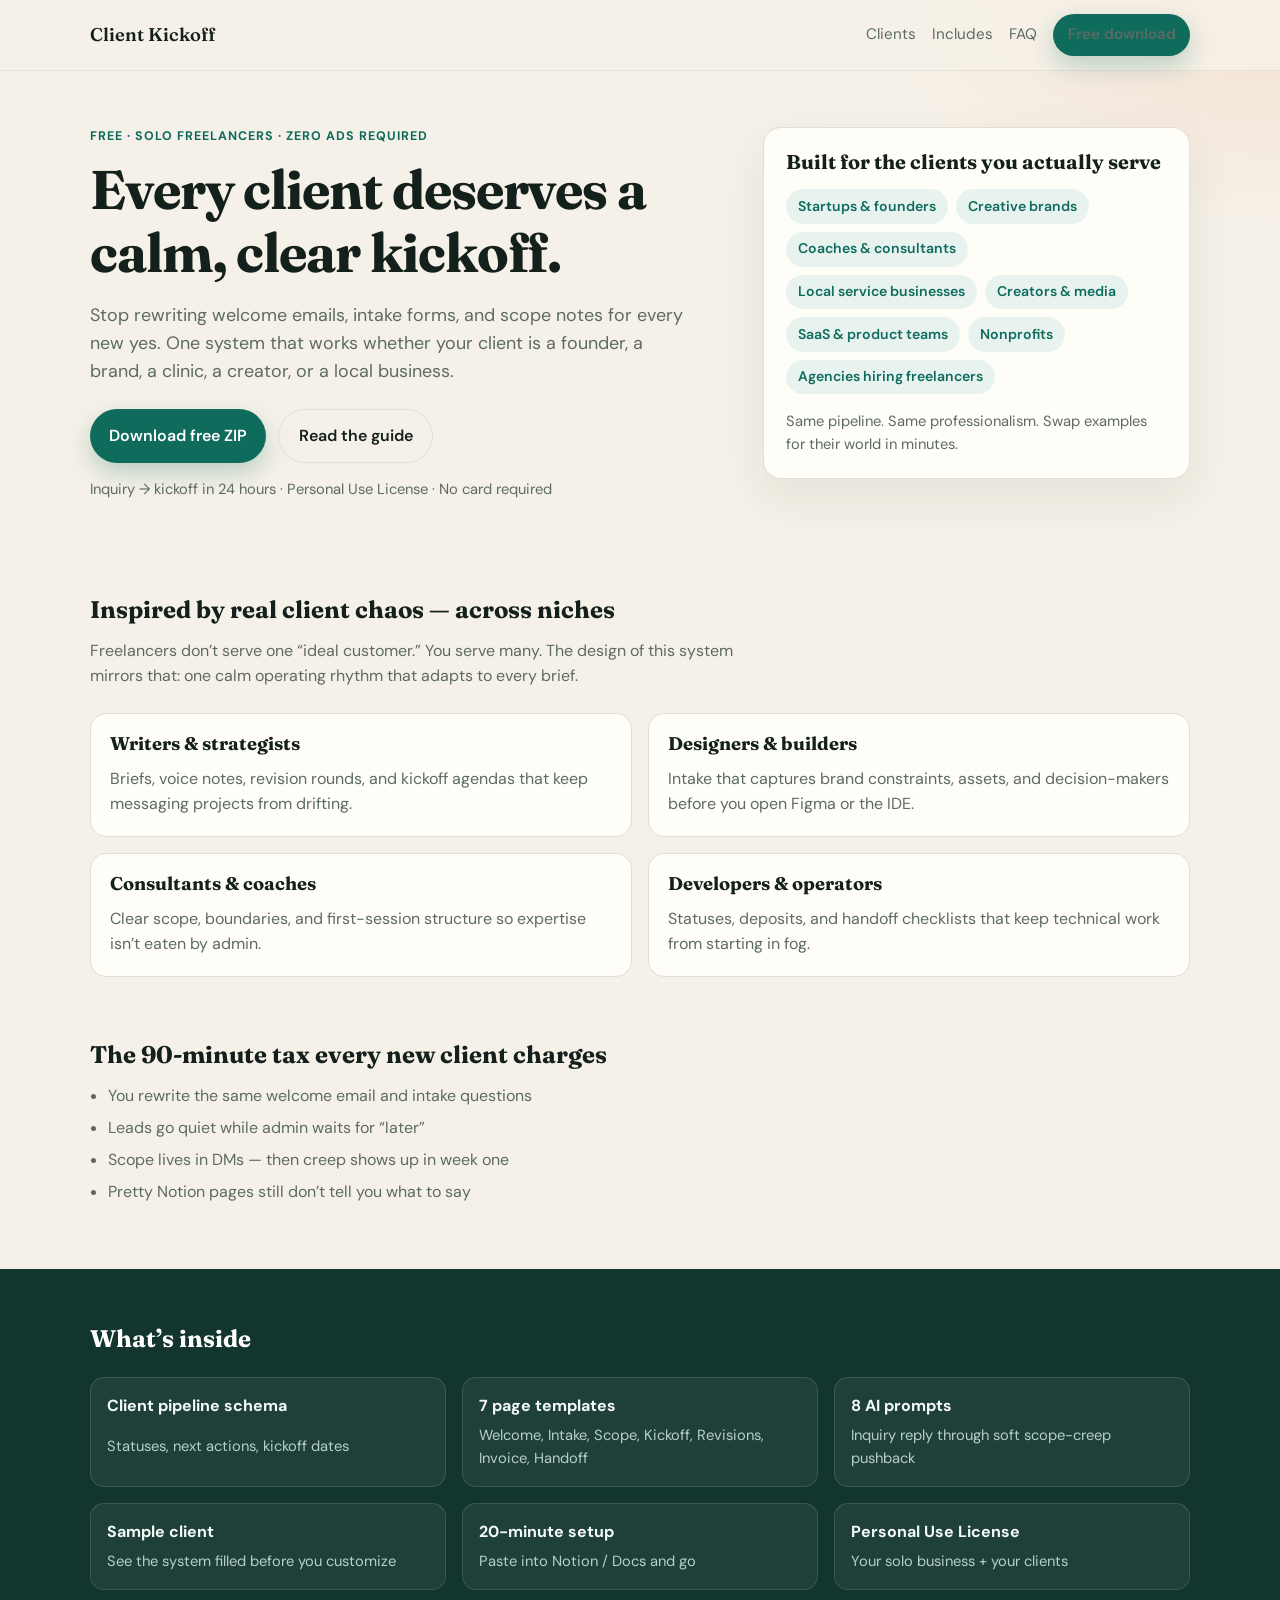
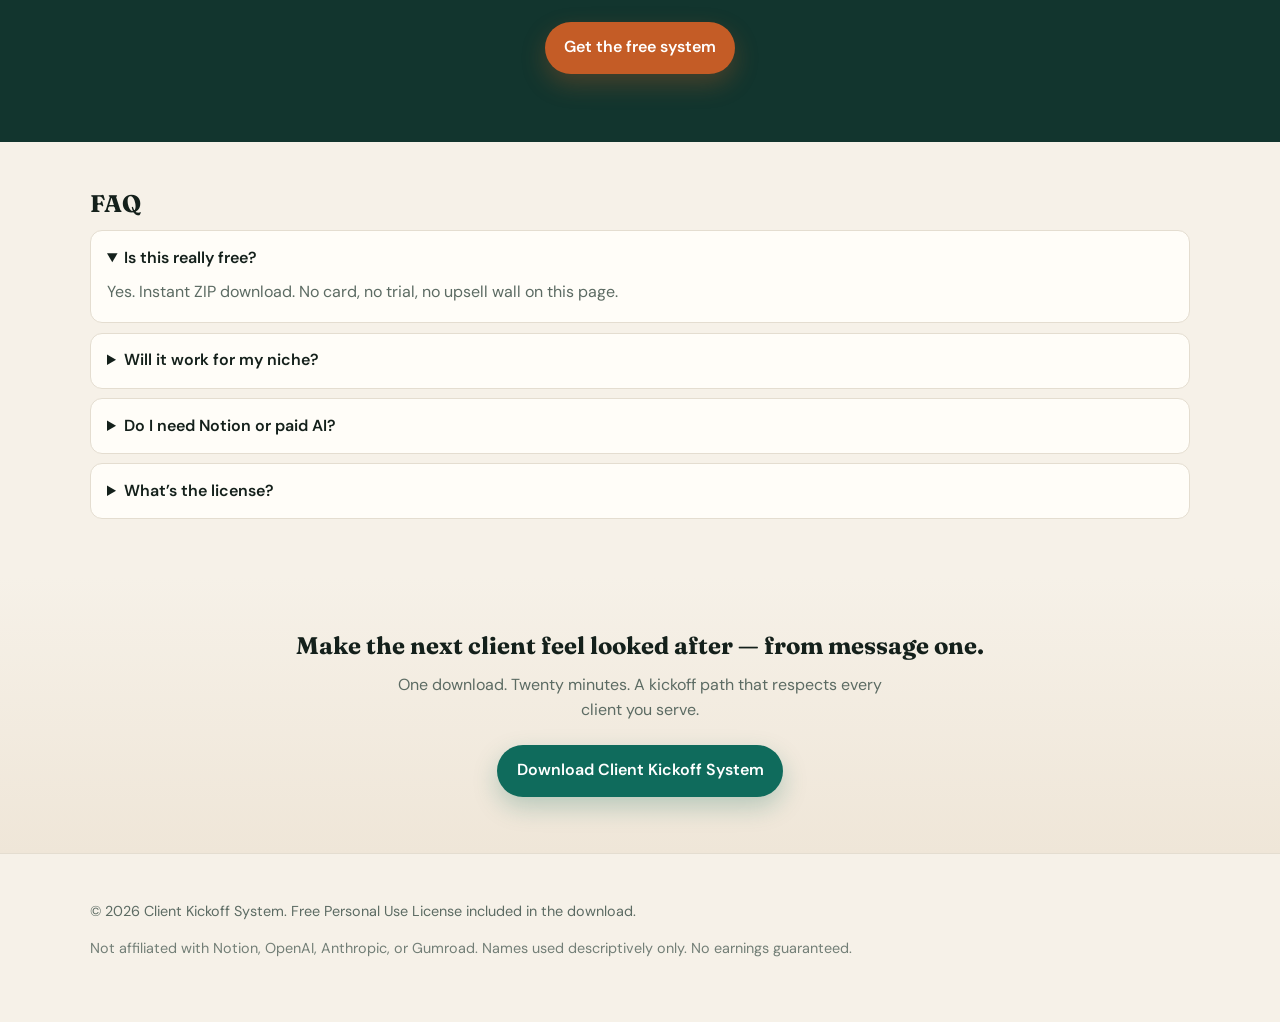
==== index.html @ ba70191a "Add free Client Kickoff landing site for GitHub Pages Client-inspired marketing page for solo freela" ====
<!DOCTYPE html>
<html lang="en">
<head>
  <meta charset="utf-8" />
  <meta name="viewport" content="width=device-width, initial-scale=1" />
  <title>Client Kickoff System — Free for Solo Freelancers</title>
  <meta name="description" content="Inquiry to first kickoff in 24 hours. Free Notion + AI onboarding system for solo freelancers serving writers, designers, developers, consultants, coaches — and every client in between." />
  <link rel="stylesheet" href="styles.css" />
  <link rel="preconnect" href="https://fonts.googleapis.com" />
  <link rel="preconnect" href="https://fonts.gstatic.com" crossorigin />
  <link href="https://fonts.googleapis.com/css2?family=DM+Sans:ital,opsz,wght@0,9..40,400;0,9..40,500;0,9..40,600;0,9..40,700;1,9..40,400&family=Fraunces:opsz,wght@9..144,500;9..144,600;9..144,700&display=swap" rel="stylesheet" />
</head>
<body>
  <header class="nav">
    <div class="wrap nav-inner">
      <a class="logo" href="#">Client Kickoff</a>
      <nav>
        <a href="#clients">Clients</a>
        <a href="#includes">Includes</a>
        <a href="#faq">FAQ</a>
        <a class="btn btn-small" href="https://raw.githubusercontent.com/sunkara1111/client-kickoff-system-free/main/Client-Kickoff-System.zip">Free download</a>
      </nav>
    </div>
  </header>

  <main>
    <section class="hero">
      <div class="wrap hero-grid">
        <div>
          <p class="eyebrow">Free · Solo freelancers · Zero ads required</p>
          <h1>Every client deserves a calm, clear kickoff.</h1>
          <p class="lede">Stop rewriting welcome emails, intake forms, and scope notes for every new yes. One system that works whether your client is a founder, a brand, a clinic, a creator, or a local business.</p>
          <div class="cta-row">
            <a class="btn" href="https://raw.githubusercontent.com/sunkara1111/client-kickoff-system-free/main/Client-Kickoff-System.zip">Download free ZIP</a>
            <a class="btn btn-ghost" href="https://github.com/sunkara1111/client-kickoff-system-free/blob/main/01-product-Client-Kickoff-System.md">Read the guide</a>
          </div>
          <p class="fine">Inquiry → kickoff in 24 hours · Personal Use License · No card required</p>
        </div>
        <aside class="hero-card" aria-label="Client spectrum">
          <h2>Built for the clients you actually serve</h2>
          <ul class="client-chips">
            <li>Startups & founders</li>
            <li>Creative brands</li>
            <li>Coaches & consultants</li>
            <li>Local service businesses</li>
            <li>Creators & media</li>
            <li>SaaS & product teams</li>
            <li>Nonprofits</li>
            <li>Agencies hiring freelancers</li>
          </ul>
          <p class="card-note">Same pipeline. Same professionalism. Swap examples for their world in minutes.</p>
        </aside>
      </div>
    </section>

    <section class="band" id="clients">
      <div class="wrap">
        <h2>Inspired by real client chaos — across niches</h2>
        <p class="section-lede">Freelancers don’t serve one “ideal customer.” You serve many. The design of this system mirrors that: one calm operating rhythm that adapts to every brief.</p>
        <div class="cards">
          <article>
            <h3>Writers & strategists</h3>
            <p>Briefs, voice notes, revision rounds, and kickoff agendas that keep messaging projects from drifting.</p>
          </article>
          <article>
            <h3>Designers & builders</h3>
            <p>Intake that captures brand constraints, assets, and decision-makers before you open Figma or the IDE.</p>
          </article>
          <article>
            <h3>Consultants & coaches</h3>
            <p>Clear scope, boundaries, and first-session structure so expertise isn’t eaten by admin.</p>
          </article>
          <article>
            <h3>Developers & operators</h3>
            <p>Statuses, deposits, and handoff checklists that keep technical work from starting in fog.</p>
          </article>
        </div>
      </div>
    </section>

    <section class="pain wrap">
      <h2>The 90-minute tax every new client charges</h2>
      <ul class="pain-list">
        <li>You rewrite the same welcome email and intake questions</li>
        <li>Leads go quiet while admin waits for “later”</li>
        <li>Scope lives in DMs — then creep shows up in week one</li>
        <li>Pretty Notion pages still don’t tell you what to say</li>
      </ul>
    </section>

    <section class="includes" id="includes">
      <div class="wrap">
        <h2>What’s inside</h2>
        <div class="includes-grid">
          <div><strong>Client pipeline schema</strong><span>Statuses, next actions, kickoff dates</span></div>
          <div><strong>7 page templates</strong><span>Welcome, Intake, Scope, Kickoff, Revisions, Invoice, Handoff</span></div>
          <div><strong>8 AI prompts</strong><span>Inquiry reply through soft scope-creep pushback</span></div>
          <div><strong>Sample client</strong><span>See the system filled before you customize</span></div>
          <div><strong>20-minute setup</strong><span>Paste into Notion / Docs and go</span></div>
          <div><strong>Personal Use License</strong><span>Your solo business + your clients</span></div>
        </div>
        <div class="cta-row center">
          <a class="btn" href="https://raw.githubusercontent.com/sunkara1111/client-kickoff-system-free/main/Client-Kickoff-System.zip">Get the free system</a>
        </div>
      </div>
    </section>

    <section class="faq wrap" id="faq">
      <h2>FAQ</h2>
      <details open>
        <summary>Is this really free?</summary>
        <p>Yes. Instant ZIP download. No card, no trial, no upsell wall on this page.</p>
      </details>
      <details>
        <summary>Will it work for my niche?</summary>
        <p>Yes. It’s built for solo service freelancers generally. Swap examples for writing, design, dev, coaching, or consulting in a few minutes — the pipeline stays the same for every client type.</p>
      </details>
      <details>
        <summary>Do I need Notion or paid AI?</summary>
        <p>Notion free tier is enough (or paste into Docs/Obsidian). Prompts work in ChatGPT, Claude, and similar tools — any AI plan is optional and separate.</p>
      </details>
      <details>
        <summary>What’s the license?</summary>
        <p>Personal Use License for your own freelance/solo business and work with your clients. Don’t resell or redistribute the raw product files.</p>
      </details>
    </section>

    <section class="final">
      <div class="wrap">
        <h2>Make the next client feel looked after — from message one.</h2>
        <p>One download. Twenty minutes. A kickoff path that respects every client you serve.</p>
        <a class="btn" href="https://raw.githubusercontent.com/sunkara1111/client-kickoff-system-free/main/Client-Kickoff-System.zip">Download Client Kickoff System</a>
      </div>
    </section>
  </main>

  <footer class="footer">
    <div class="wrap">
      <p>© 2026 Client Kickoff System. Free Personal Use License included in the download.</p>
      <p class="muted">Not affiliated with Notion, OpenAI, Anthropic, or Gumroad. Names used descriptively only. No earnings guaranteed.</p>
    </div>
  </footer>
</body>
</html>
---- styles.css ----
:root {
  --ink: #14201b;
  --muted: #5c6b63;
  --paper: #f6f1e8;
  --card: #fffdf8;
  --line: #e4ddd0;
  --accent: #0f6b5c;
  --accent-2: #c45c26;
  --chip: #e8f3ef;
  --shadow: 0 18px 50px rgba(20, 32, 27, 0.08);
  --radius: 18px;
  --font: "DM Sans", system-ui, sans-serif;
  --display: "Fraunces", Georgia, serif;
}
* { box-sizing: border-box; }
html { scroll-behavior: smooth; }
body {
  margin: 0;
  font-family: var(--font);
  color: var(--ink);
  background:
    radial-gradient(1200px 600px at 10% -10%, #dceee8 0%, transparent 55%),
    radial-gradient(900px 500px at 100% 0%, #f3e0d2 0%, transparent 45%),
    var(--paper);
  line-height: 1.55;
}
a { color: inherit; }
.wrap { width: min(1100px, calc(100% - 2rem)); margin: 0 auto; }
.nav {
  position: sticky; top: 0; z-index: 10;
  backdrop-filter: blur(10px);
  background: rgba(246, 241, 232, 0.85);
  border-bottom: 1px solid rgba(228, 221, 208, 0.8);
}
.nav-inner { display: flex; align-items: center; justify-content: space-between; padding: 0.9rem 0; gap: 1rem; }
.logo { font-family: var(--display); font-weight: 600; text-decoration: none; font-size: 1.15rem; }
.nav nav { display: flex; gap: 1rem; align-items: center; flex-wrap: wrap; }
.nav nav a { text-decoration: none; color: var(--muted); font-size: 0.95rem; }
.btn {
  display: inline-flex; align-items: center; justify-content: center;
  background: var(--accent); color: #fff; text-decoration: none;
  padding: 0.85rem 1.2rem; border-radius: 999px; font-weight: 600;
  box-shadow: 0 10px 24px rgba(15, 107, 92, 0.25);
}
.btn:hover { filter: brightness(1.05); }
.btn-ghost {
  background: transparent; color: var(--ink); border: 1px solid var(--line);
  box-shadow: none;
}
.btn-small { padding: 0.55rem 0.9rem; font-size: 0.9rem; }
.hero { padding: 3.5rem 0 2rem; }
.hero-grid { display: grid; grid-template-columns: 1.2fr 0.8fr; gap: 2rem; align-items: start; }
.eyebrow { text-transform: uppercase; letter-spacing: 0.08em; font-size: 0.78rem; color: var(--accent); font-weight: 700; margin: 0 0 0.8rem; }
h1, h2, h3 { font-family: var(--display); line-height: 1.15; margin: 0 0 0.8rem; }
h1 { font-size: clamp(2.2rem, 5vw, 3.4rem); letter-spacing: -0.02em; }
.lede { font-size: 1.12rem; color: var(--muted); max-width: 38rem; }
.cta-row { display: flex; flex-wrap: wrap; gap: 0.75rem; margin: 1.5rem 0 0.75rem; }
.cta-row.center { justify-content: center; }
.fine { color: var(--muted); font-size: 0.92rem; }
.hero-card {
  background: var(--card); border: 1px solid var(--line); border-radius: var(--radius);
  padding: 1.4rem; box-shadow: var(--shadow);
}
.hero-card h2 { font-size: 1.25rem; }
.client-chips { list-style: none; padding: 0; margin: 1rem 0; display: flex; flex-wrap: wrap; gap: 0.5rem; }
.client-chips li {
  background: var(--chip); color: var(--accent); border-radius: 999px;
  padding: 0.4rem 0.75rem; font-size: 0.88rem; font-weight: 600;
}
.card-note { color: var(--muted); font-size: 0.92rem; margin: 0; }
.band { padding: 3rem 0; }
.section-lede { color: var(--muted); max-width: 42rem; margin-bottom: 1.5rem; }
.cards { display: grid; grid-template-columns: repeat(2, 1fr); gap: 1rem; }
.cards article {
  background: var(--card); border: 1px solid var(--line); border-radius: 16px; padding: 1.2rem;
}
.cards h3 { font-size: 1.15rem; }
.cards p { margin: 0; color: var(--muted); }
.pain { padding: 1rem 0 3rem; }
.pain-list { padding-left: 1.1rem; color: var(--muted); }
.pain-list li { margin: 0.45rem 0; }
.includes { background: #12352e; color: #f4faf7; padding: 3.5rem 0; }
.includes h2 { color: #fff; }
.includes-grid { display: grid; grid-template-columns: repeat(3, 1fr); gap: 1rem; margin: 1.5rem 0 2rem; }
.includes-grid div {
  background: rgba(255,255,255,0.06); border: 1px solid rgba(255,255,255,0.12);
  border-radius: 14px; padding: 1rem; display: grid; gap: 0.35rem;
}
.includes-grid span { color: #b7cfc7; font-size: 0.92rem; }
.includes .btn { background: var(--accent-2); box-shadow: 0 10px 24px rgba(196, 92, 38, 0.3); }
.faq { padding: 3rem 0; }
details {
  background: var(--card); border: 1px solid var(--line); border-radius: 12px;
  padding: 0.9rem 1rem; margin: 0.6rem 0;
}
summary { cursor: pointer; font-weight: 600; }
details p { color: var(--muted); margin: 0.6rem 0 0.2rem; }
.final {
  padding: 3.5rem 0; text-align: center;
  background: linear-gradient(180deg, transparent, #efe6d8);
}
.final p { color: var(--muted); max-width: 32rem; margin: 0 auto 1.4rem; }
.footer { padding: 2rem 0 3rem; border-top: 1px solid var(--line); color: var(--muted); font-size: 0.9rem; }
.muted { opacity: 0.85; }
@media (max-width: 860px) {
  .hero-grid, .cards, .includes-grid { grid-template-columns: 1fr; }
  .nav nav a:not(.btn) { display: none; }
}
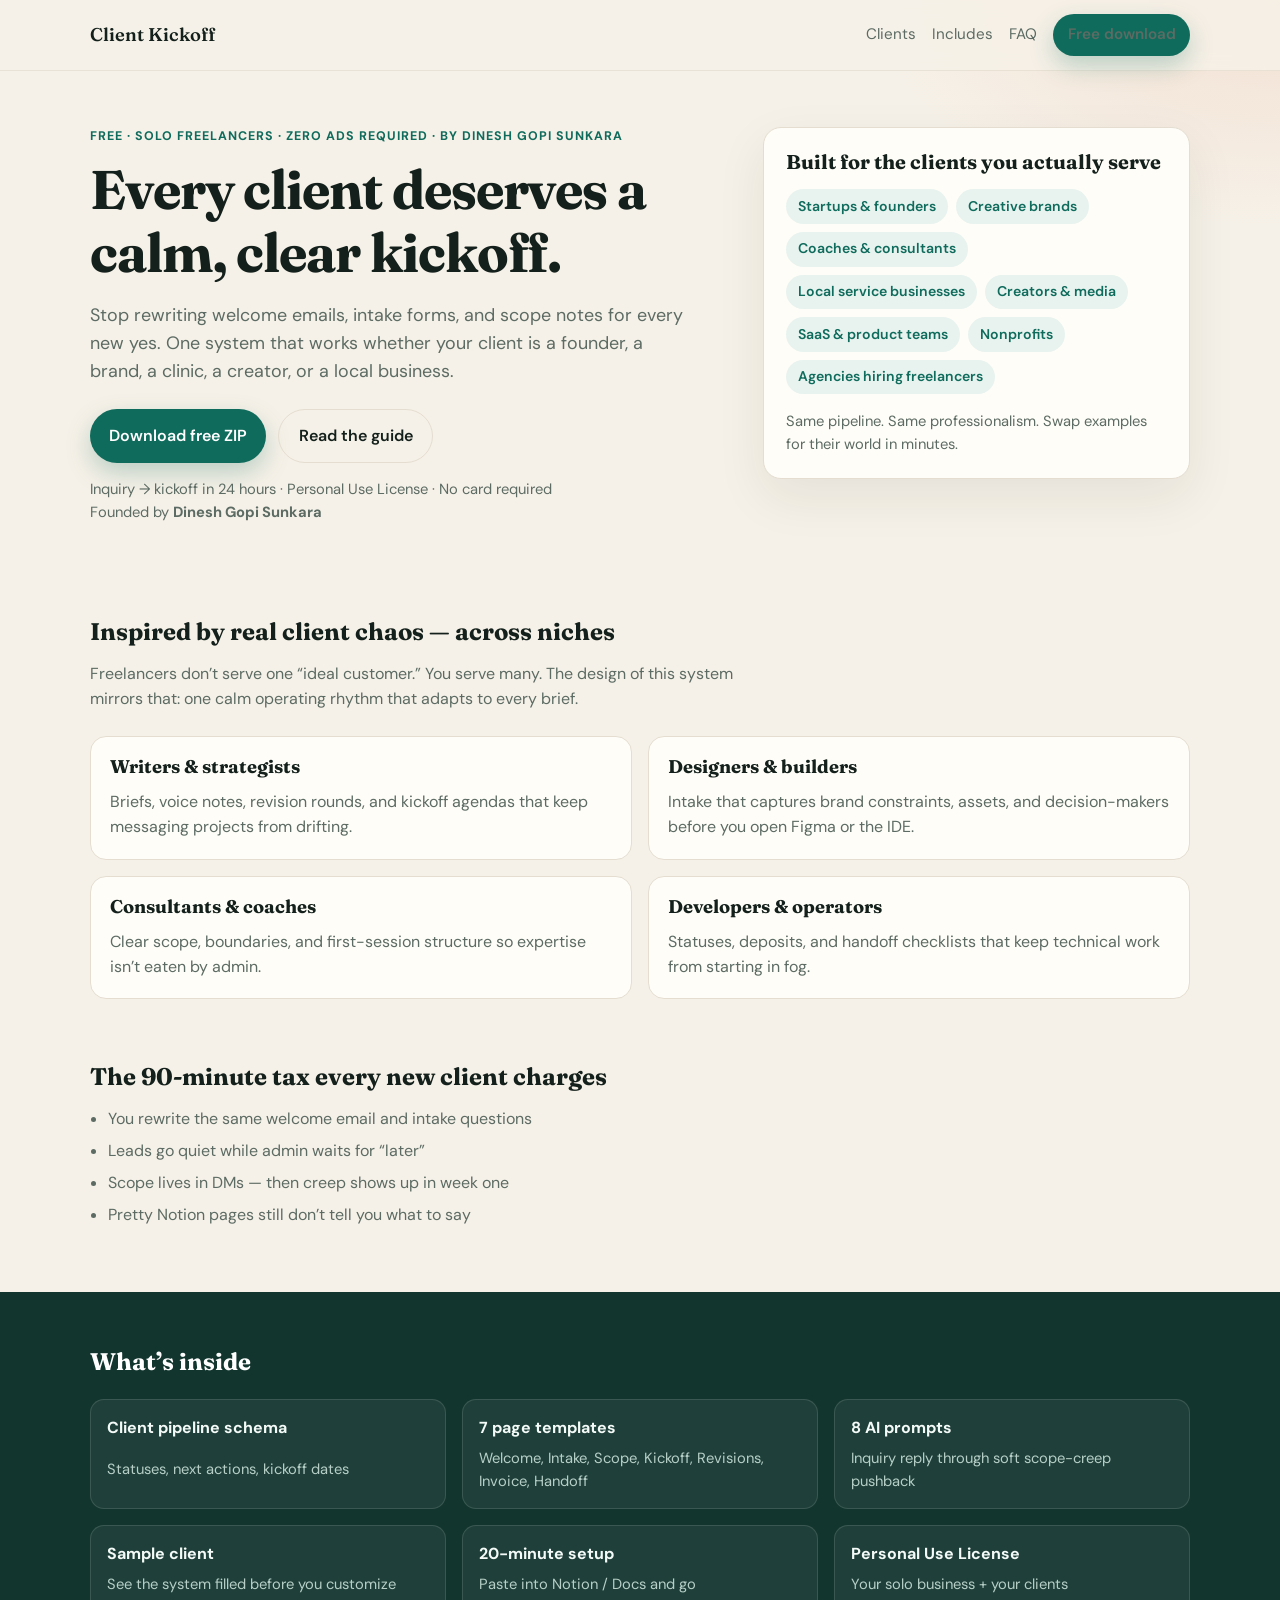
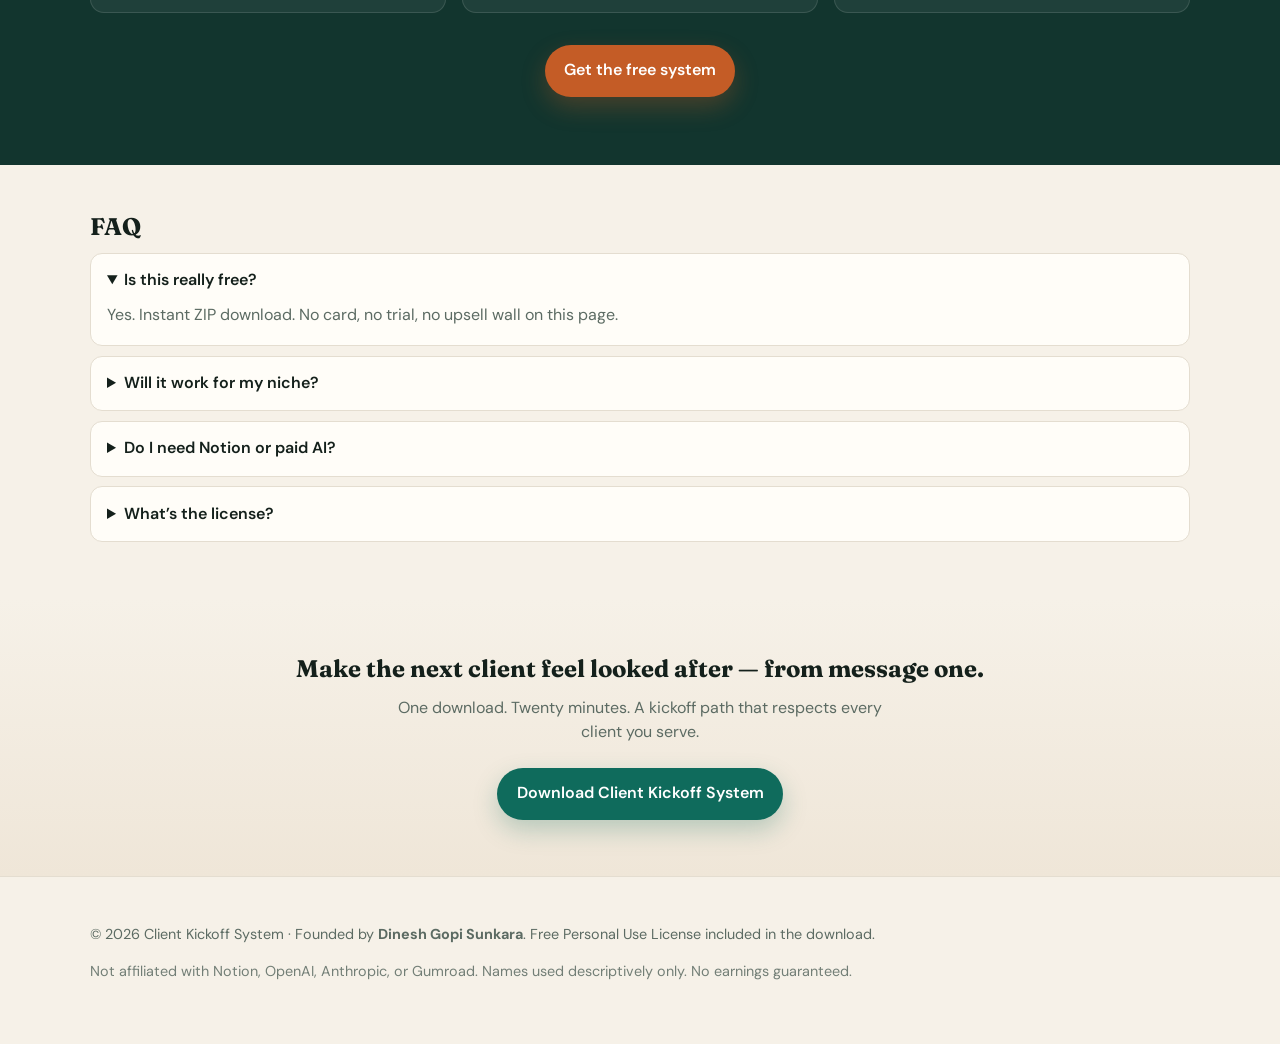
==== commit 51f4d98d: "Credit founder Dinesh Gopi Sunkara on landing page" ====
--- a/index.html
+++ b/index.html
@@ -27,14 +27,14 @@
     <section class="hero">
       <div class="wrap hero-grid">
         <div>
-          <p class="eyebrow">Free · Solo freelancers · Zero ads required</p>
+          <p class="eyebrow">Free · Solo freelancers · Zero ads required · By Dinesh Gopi Sunkara</p>
           <h1>Every client deserves a calm, clear kickoff.</h1>
           <p class="lede">Stop rewriting welcome emails, intake forms, and scope notes for every new yes. One system that works whether your client is a founder, a brand, a clinic, a creator, or a local business.</p>
           <div class="cta-row">
             <a class="btn" href="https://raw.githubusercontent.com/sunkara1111/client-kickoff-system-free/main/Client-Kickoff-System.zip">Download free ZIP</a>
             <a class="btn btn-ghost" href="https://github.com/sunkara1111/client-kickoff-system-free/blob/main/01-product-Client-Kickoff-System.md">Read the guide</a>
           </div>
-          <p class="fine">Inquiry → kickoff in 24 hours · Personal Use License · No card required</p>
+          <p class="fine">Inquiry → kickoff in 24 hours · Personal Use License · No card required<br />Founded by <strong>Dinesh Gopi Sunkara</strong></p>
         </div>
         <aside class="hero-card" aria-label="Client spectrum">
           <h2>Built for the clients you actually serve</h2>
@@ -136,7 +136,7 @@
 
   <footer class="footer">
     <div class="wrap">
-      <p>© 2026 Client Kickoff System. Free Personal Use License included in the download.</p>
+      <p>© 2026 Client Kickoff System · Founded by <strong>Dinesh Gopi Sunkara</strong>. Free Personal Use License included in the download.</p>
       <p class="muted">Not affiliated with Notion, OpenAI, Anthropic, or Gumroad. Names used descriptively only. No earnings guaranteed.</p>
     </div>
   </footer>
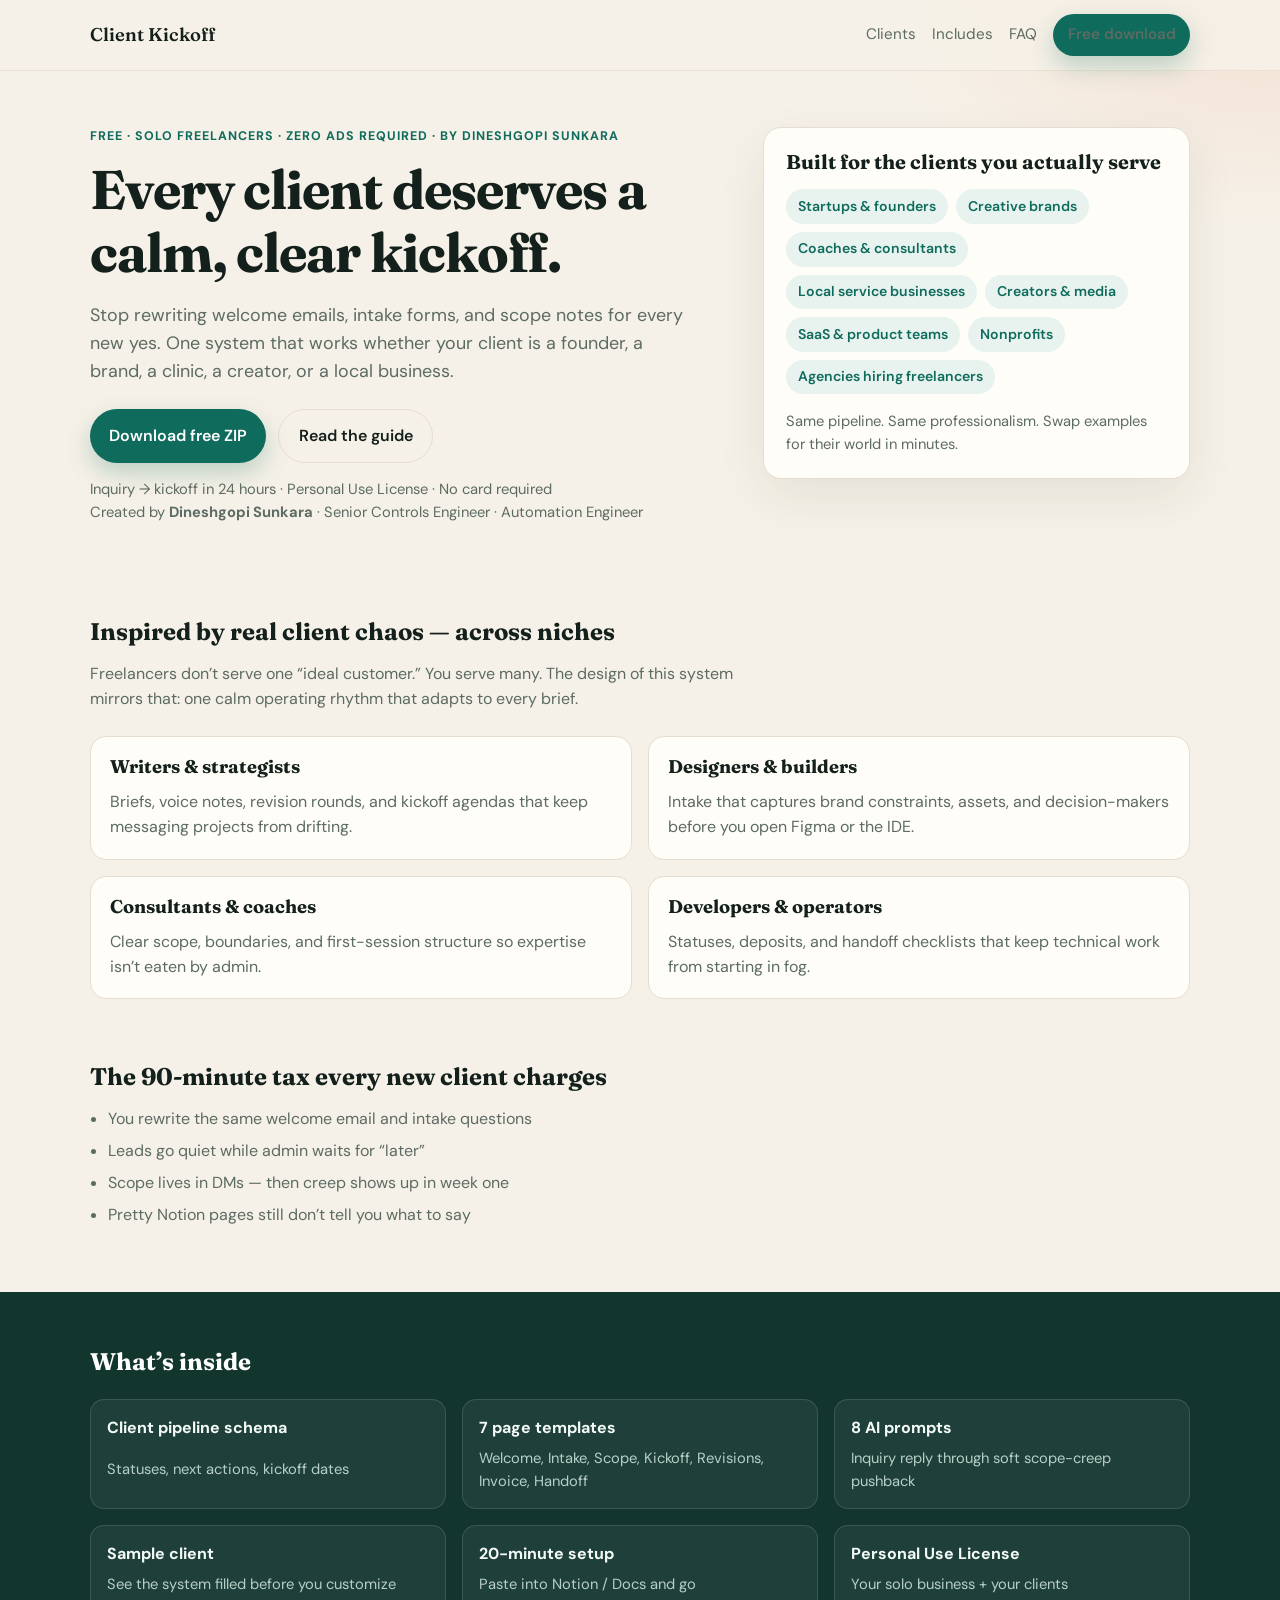
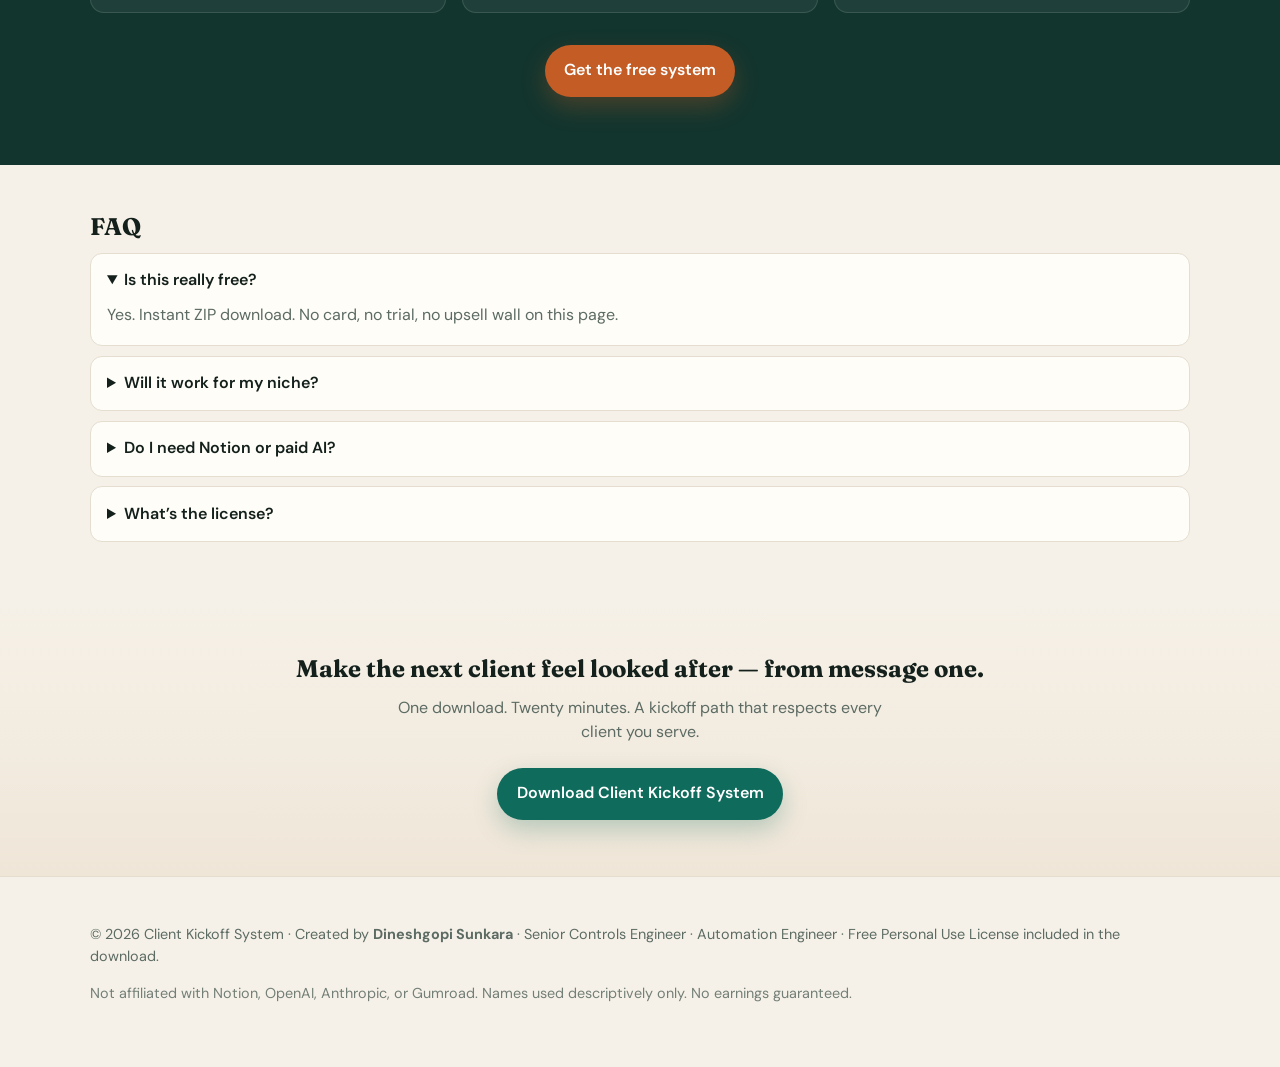
==== commit ea025c78: "Polish legal and documentation package - Update LICENSE with Dineshgopi Sunkara attribution - Add CO" ====
--- a/index.html
+++ b/index.html
@@ -3,8 +3,17 @@
 <head>
   <meta charset="utf-8" />
   <meta name="viewport" content="width=device-width, initial-scale=1" />
-  <title>Client Kickoff System — Free for Solo Freelancers</title>
-  <meta name="description" content="Inquiry to first kickoff in 24 hours. Free Notion + AI onboarding system for solo freelancers serving writers, designers, developers, consultants, coaches — and every client in between." />
+  <title>Client Kickoff System — Free Client Onboarding for Solo Freelancers</title>
+  <meta name="description" content="Client Kickoff System: Inquiry to first kickoff in 24 hours. Free Notion + AI onboarding system by Dineshgopi Sunkara. For freelance writers, designers, developers, consultants, coaches — and every client in between." />
+  <meta name="keywords" content="client kickoff, freelance onboarding, client pipeline, freelancer tools, notion templates, client intake, scope of work, kickoff call, Dineshgopi Sunkara" />
+  <meta name="author" content="Dineshgopi Sunkara" />
+  <meta property="og:title" content="Client Kickoff System — Free Client Onboarding for Solo Freelancers" />
+  <meta property="og:description" content="Inquiry to first kickoff in 24 hours. Free complete client onboarding system for solo freelancers." />
+  <meta property="og:type" content="website" />
+  <meta property="og:url" content="https://sunkara1111.github.io/client-kickoff-system-free/" />
+  <meta name="twitter:card" content="summary_large_image" />
+  <meta name="twitter:title" content="Client Kickoff System — Free Client Onboarding" />
+  <meta name="twitter:description" content="Inquiry to first kickoff in 24 hours. Free Notion + AI onboarding system for solo freelancers." />
   <link rel="stylesheet" href="styles.css" />
   <link rel="preconnect" href="https://fonts.googleapis.com" />
   <link rel="preconnect" href="https://fonts.gstatic.com" crossorigin />
@@ -27,14 +36,14 @@
     <section class="hero">
       <div class="wrap hero-grid">
         <div>
-          <p class="eyebrow">Free · Solo freelancers · Zero ads required · By Dinesh Gopi Sunkara</p>
+          <p class="eyebrow">Free · Solo freelancers · Zero ads required · By Dineshgopi Sunkara</p>
           <h1>Every client deserves a calm, clear kickoff.</h1>
           <p class="lede">Stop rewriting welcome emails, intake forms, and scope notes for every new yes. One system that works whether your client is a founder, a brand, a clinic, a creator, or a local business.</p>
           <div class="cta-row">
             <a class="btn" href="https://raw.githubusercontent.com/sunkara1111/client-kickoff-system-free/main/Client-Kickoff-System.zip">Download free ZIP</a>
             <a class="btn btn-ghost" href="https://github.com/sunkara1111/client-kickoff-system-free/blob/main/01-product-Client-Kickoff-System.md">Read the guide</a>
           </div>
-          <p class="fine">Inquiry → kickoff in 24 hours · Personal Use License · No card required<br />Founded by <strong>Dinesh Gopi Sunkara</strong></p>
+          <p class="fine">Inquiry → kickoff in 24 hours · Personal Use License · No card required<br />Created by <strong>Dineshgopi Sunkara</strong> · Senior Controls Engineer · Automation Engineer</p>
         </div>
         <aside class="hero-card" aria-label="Client spectrum">
           <h2>Built for the clients you actually serve</h2>
@@ -136,7 +145,7 @@
 
   <footer class="footer">
     <div class="wrap">
-      <p>© 2026 Client Kickoff System · Founded by <strong>Dinesh Gopi Sunkara</strong>. Free Personal Use License included in the download.</p>
+      <p>© 2026 Client Kickoff System · Created by <strong>Dineshgopi Sunkara</strong> · Senior Controls Engineer · Automation Engineer · Free Personal Use License included in the download.</p>
       <p class="muted">Not affiliated with Notion, OpenAI, Anthropic, or Gumroad. Names used descriptively only. No earnings guaranteed.</p>
     </div>
   </footer>
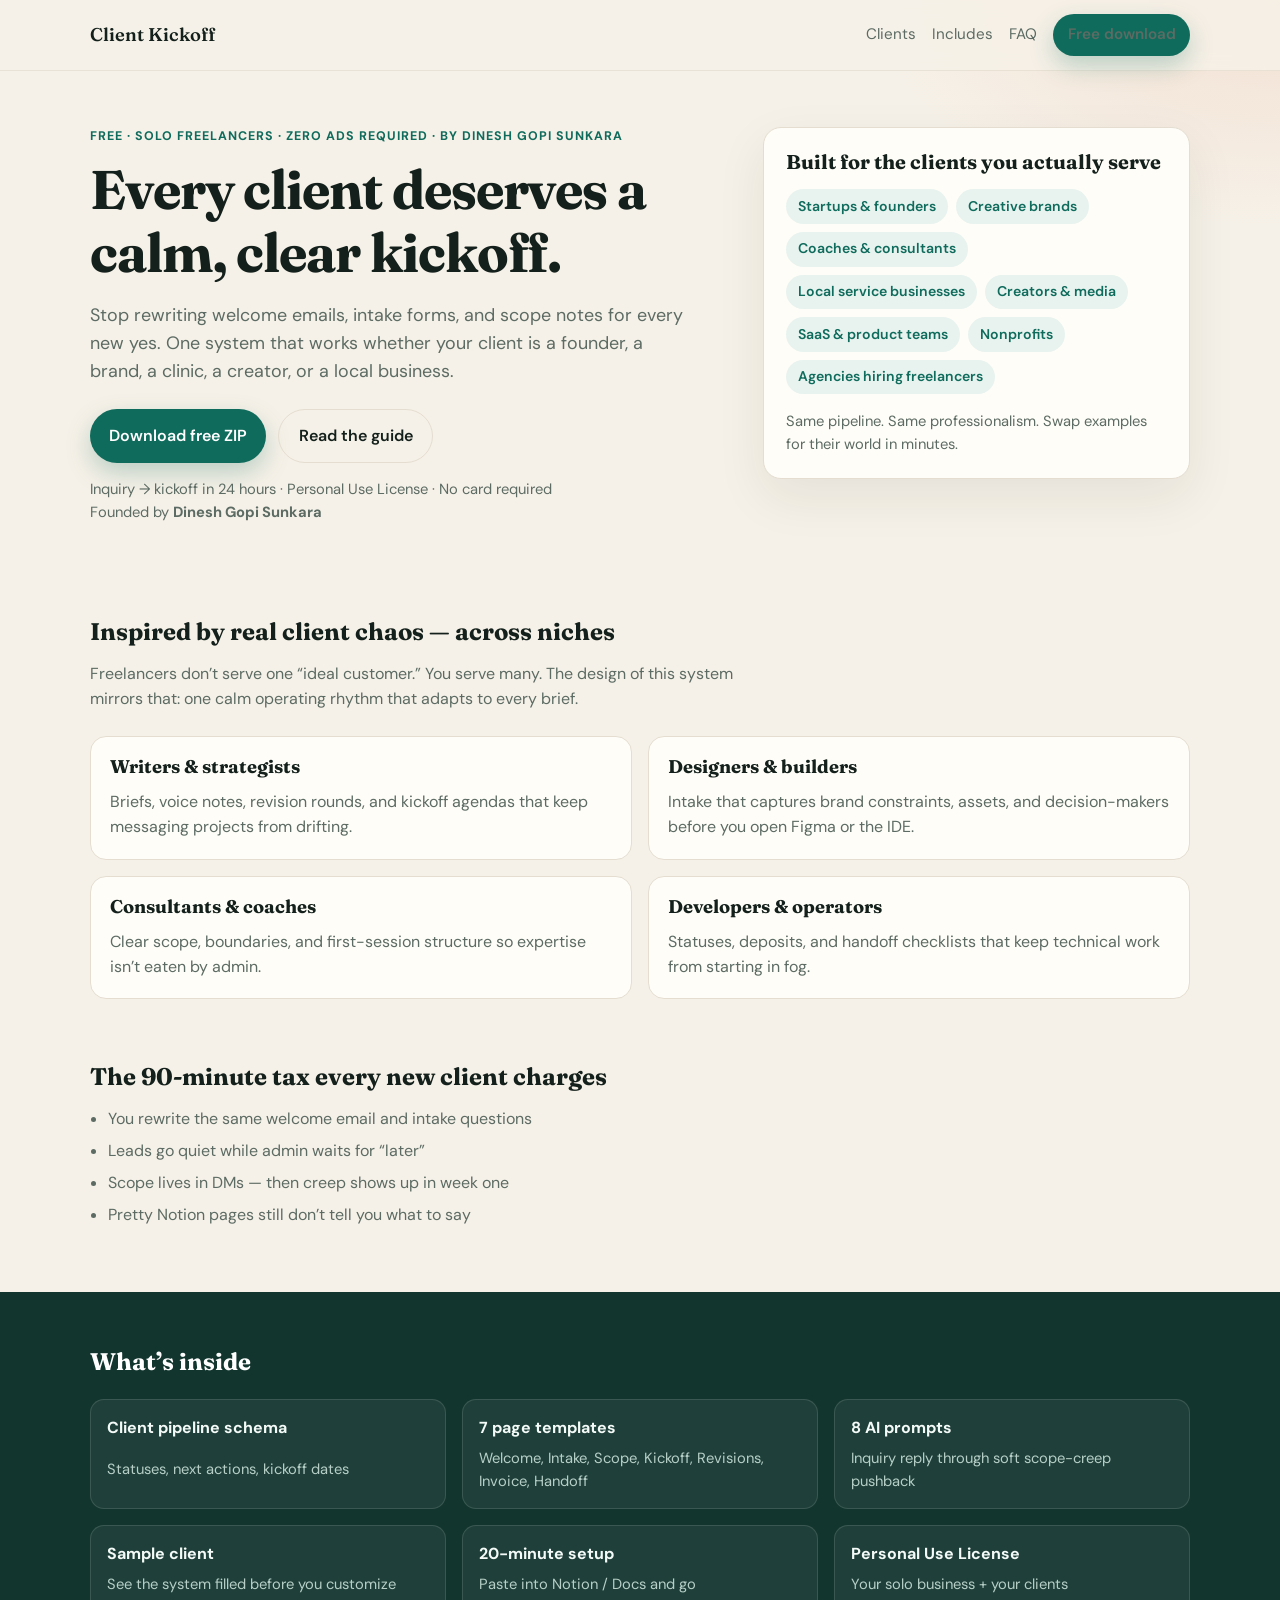
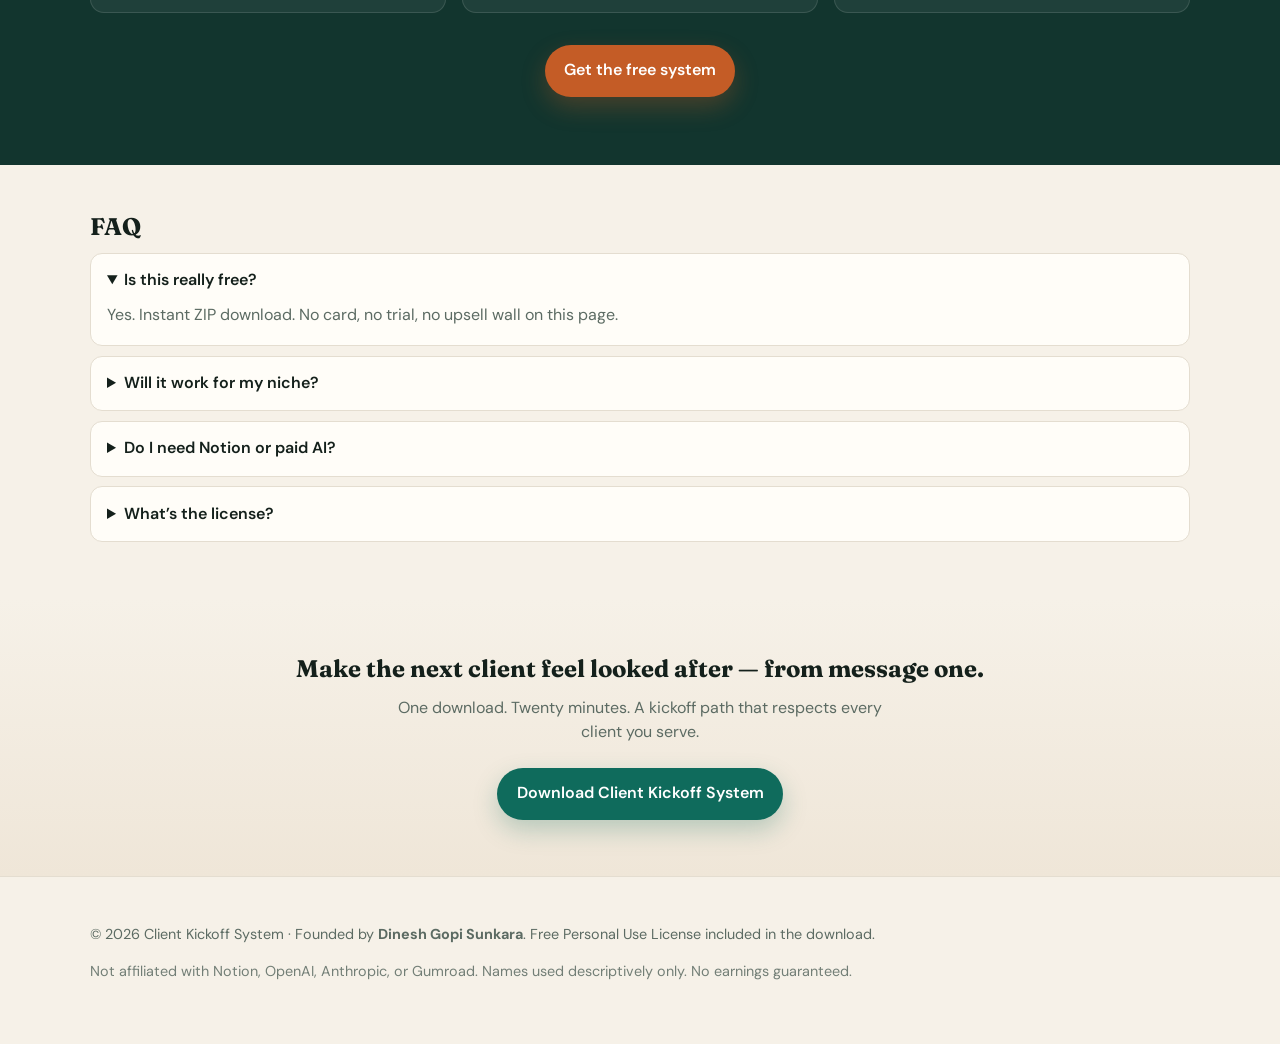
==== commit 0b42a20c: "Add SEO and discoverability improvements - Add robots.txt allowing full indexing with sitemap refere" ====
--- a/index.html
+++ b/index.html
@@ -3,17 +3,28 @@
 <head>
   <meta charset="utf-8" />
   <meta name="viewport" content="width=device-width, initial-scale=1" />
-  <title>Client Kickoff System — Free Client Onboarding for Solo Freelancers</title>
-  <meta name="description" content="Client Kickoff System: Inquiry to first kickoff in 24 hours. Free Notion + AI onboarding system by Dineshgopi Sunkara. For freelance writers, designers, developers, consultants, coaches — and every client in between." />
-  <meta name="keywords" content="client kickoff, freelance onboarding, client pipeline, freelancer tools, notion templates, client intake, scope of work, kickoff call, Dineshgopi Sunkara" />
-  <meta name="author" content="Dineshgopi Sunkara" />
-  <meta property="og:title" content="Client Kickoff System — Free Client Onboarding for Solo Freelancers" />
-  <meta property="og:description" content="Inquiry to first kickoff in 24 hours. Free complete client onboarding system for solo freelancers." />
+  <title>Client Kickoff System — Free for Solo Freelancers</title>
+  <meta name="description" content="Inquiry to first kickoff in 24 hours. Free Notion + AI onboarding system for solo freelancers serving writers, designers, developers, consultants, coaches — and every client in between." />
+  <meta name="keywords" content="Client Kickoff System, freelancer onboarding, client onboarding system, Notion templates, freelance business tools, client intake forms, freelancer kickoff, project kickoff templates, solo freelancer tools, client pipeline management, free freelance tools, Dinesh Gopi Sunkara" />
+  <link rel="canonical" href="https://sunkara1111.github.io/client-kickoff-system-free/" />
+  
+  <!-- Open Graph / Facebook -->
   <meta property="og:type" content="website" />
   <meta property="og:url" content="https://sunkara1111.github.io/client-kickoff-system-free/" />
+  <meta property="og:title" content="Client Kickoff System — Free for Solo Freelancers" />
+  <meta property="og:description" content="Inquiry to first kickoff in 24 hours. Free Notion + AI onboarding system for solo freelancers. Client pipeline, intake forms, kickoff templates, and AI prompts included." />
+  <meta property="og:site_name" content="Client Kickoff System" />
+  
+  <!-- Twitter Card -->
   <meta name="twitter:card" content="summary_large_image" />
-  <meta name="twitter:title" content="Client Kickoff System — Free Client Onboarding" />
-  <meta name="twitter:description" content="Inquiry to first kickoff in 24 hours. Free Notion + AI onboarding system for solo freelancers." />
+  <meta name="twitter:url" content="https://sunkara1111.github.io/client-kickoff-system-free/" />
+  <meta name="twitter:title" content="Client Kickoff System — Free for Solo Freelancers" />
+  <meta name="twitter:description" content="Inquiry to first kickoff in 24 hours. Free Notion + AI onboarding system for solo freelancers. Client pipeline, intake forms, kickoff templates, and AI prompts included." />
+  
+  <!-- Additional Meta -->
+  <meta name="author" content="Dinesh Gopi Sunkara" />
+  <meta name="robots" content="index, follow" />
+  
   <link rel="stylesheet" href="styles.css" />
   <link rel="preconnect" href="https://fonts.googleapis.com" />
   <link rel="preconnect" href="https://fonts.gstatic.com" crossorigin />
@@ -36,14 +47,14 @@
     <section class="hero">
       <div class="wrap hero-grid">
         <div>
-          <p class="eyebrow">Free · Solo freelancers · Zero ads required · By Dineshgopi Sunkara</p>
+          <p class="eyebrow">Free · Solo freelancers · Zero ads required · By Dinesh Gopi Sunkara</p>
           <h1>Every client deserves a calm, clear kickoff.</h1>
           <p class="lede">Stop rewriting welcome emails, intake forms, and scope notes for every new yes. One system that works whether your client is a founder, a brand, a clinic, a creator, or a local business.</p>
           <div class="cta-row">
             <a class="btn" href="https://raw.githubusercontent.com/sunkara1111/client-kickoff-system-free/main/Client-Kickoff-System.zip">Download free ZIP</a>
             <a class="btn btn-ghost" href="https://github.com/sunkara1111/client-kickoff-system-free/blob/main/01-product-Client-Kickoff-System.md">Read the guide</a>
           </div>
-          <p class="fine">Inquiry → kickoff in 24 hours · Personal Use License · No card required<br />Created by <strong>Dineshgopi Sunkara</strong> · Senior Controls Engineer · Automation Engineer</p>
+          <p class="fine">Inquiry → kickoff in 24 hours · Personal Use License · No card required<br />Founded by <strong>Dinesh Gopi Sunkara</strong></p>
         </div>
         <aside class="hero-card" aria-label="Client spectrum">
           <h2>Built for the clients you actually serve</h2>
@@ -145,7 +156,7 @@
 
   <footer class="footer">
     <div class="wrap">
-      <p>© 2026 Client Kickoff System · Created by <strong>Dineshgopi Sunkara</strong> · Senior Controls Engineer · Automation Engineer · Free Personal Use License included in the download.</p>
+      <p>© 2026 Client Kickoff System · Founded by <strong>Dinesh Gopi Sunkara</strong>. Free Personal Use License included in the download.</p>
       <p class="muted">Not affiliated with Notion, OpenAI, Anthropic, or Gumroad. Names used descriptively only. No earnings guaranteed.</p>
     </div>
   </footer>
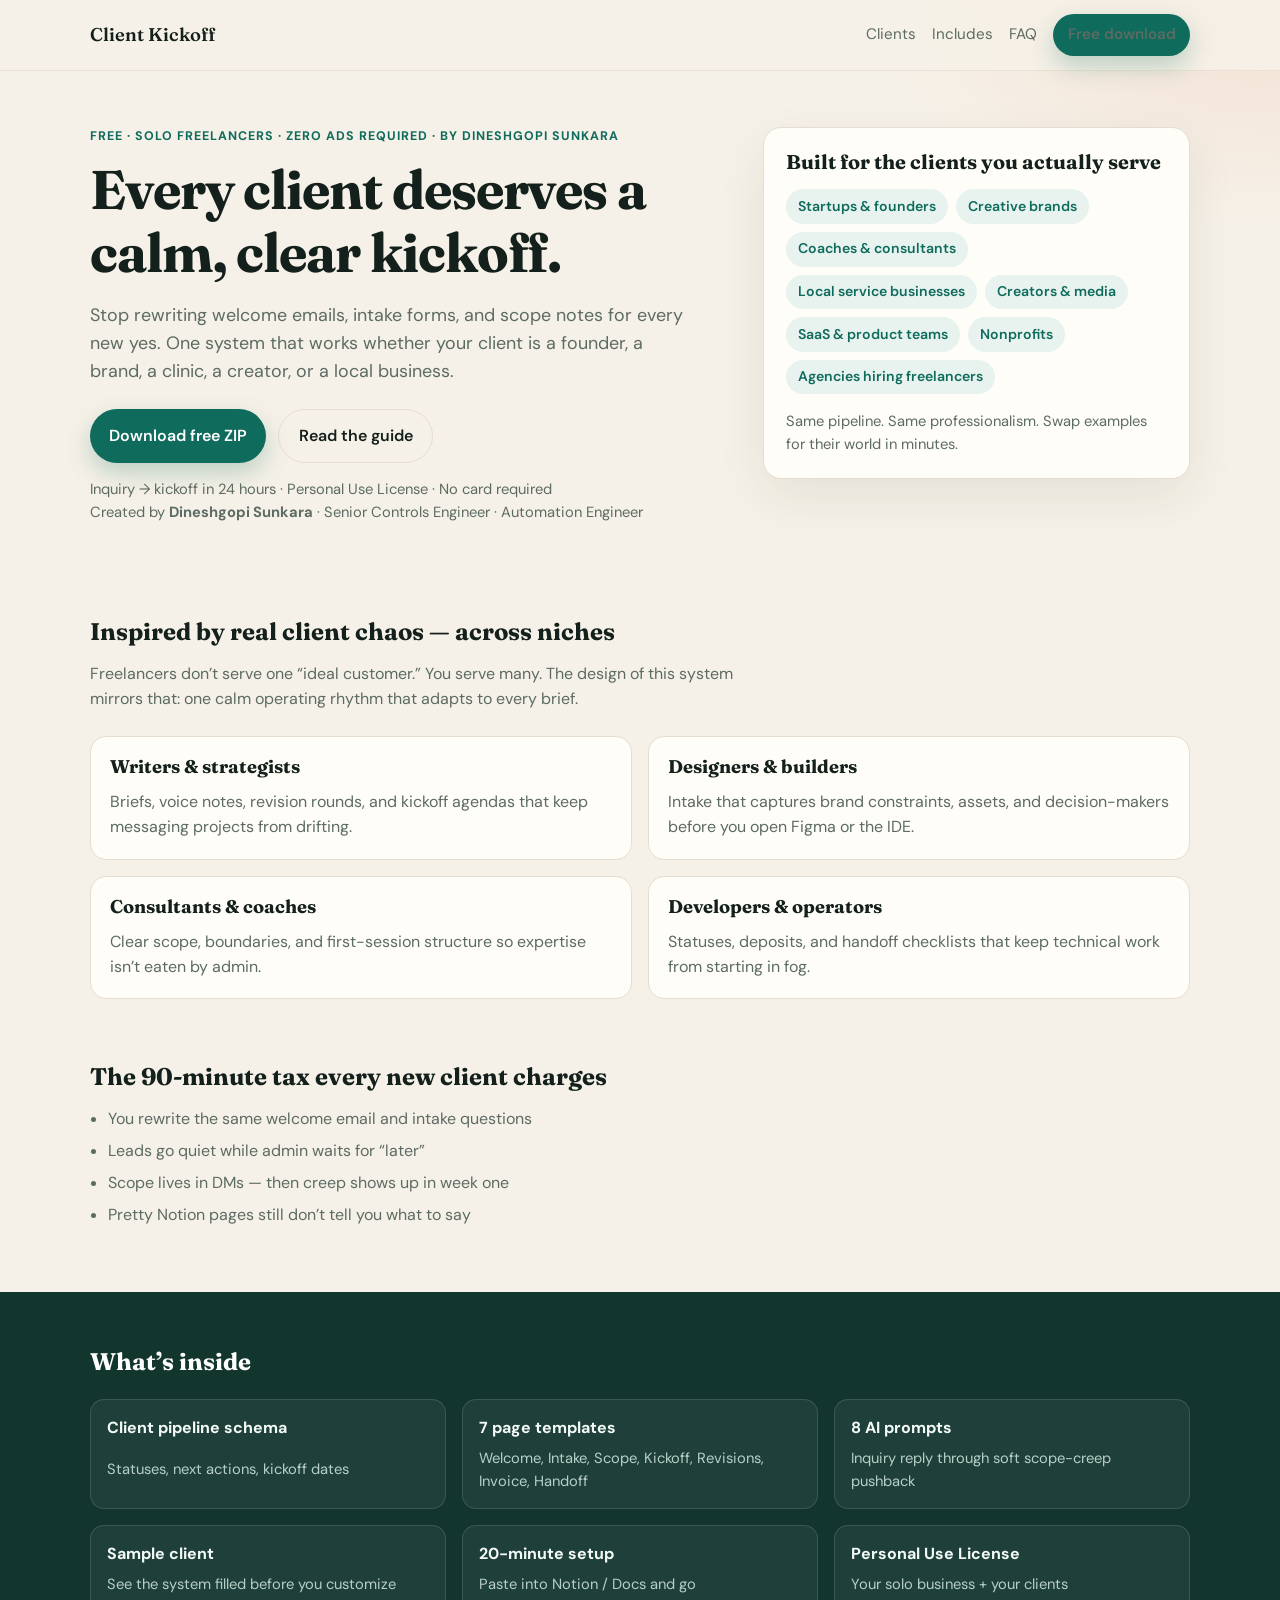
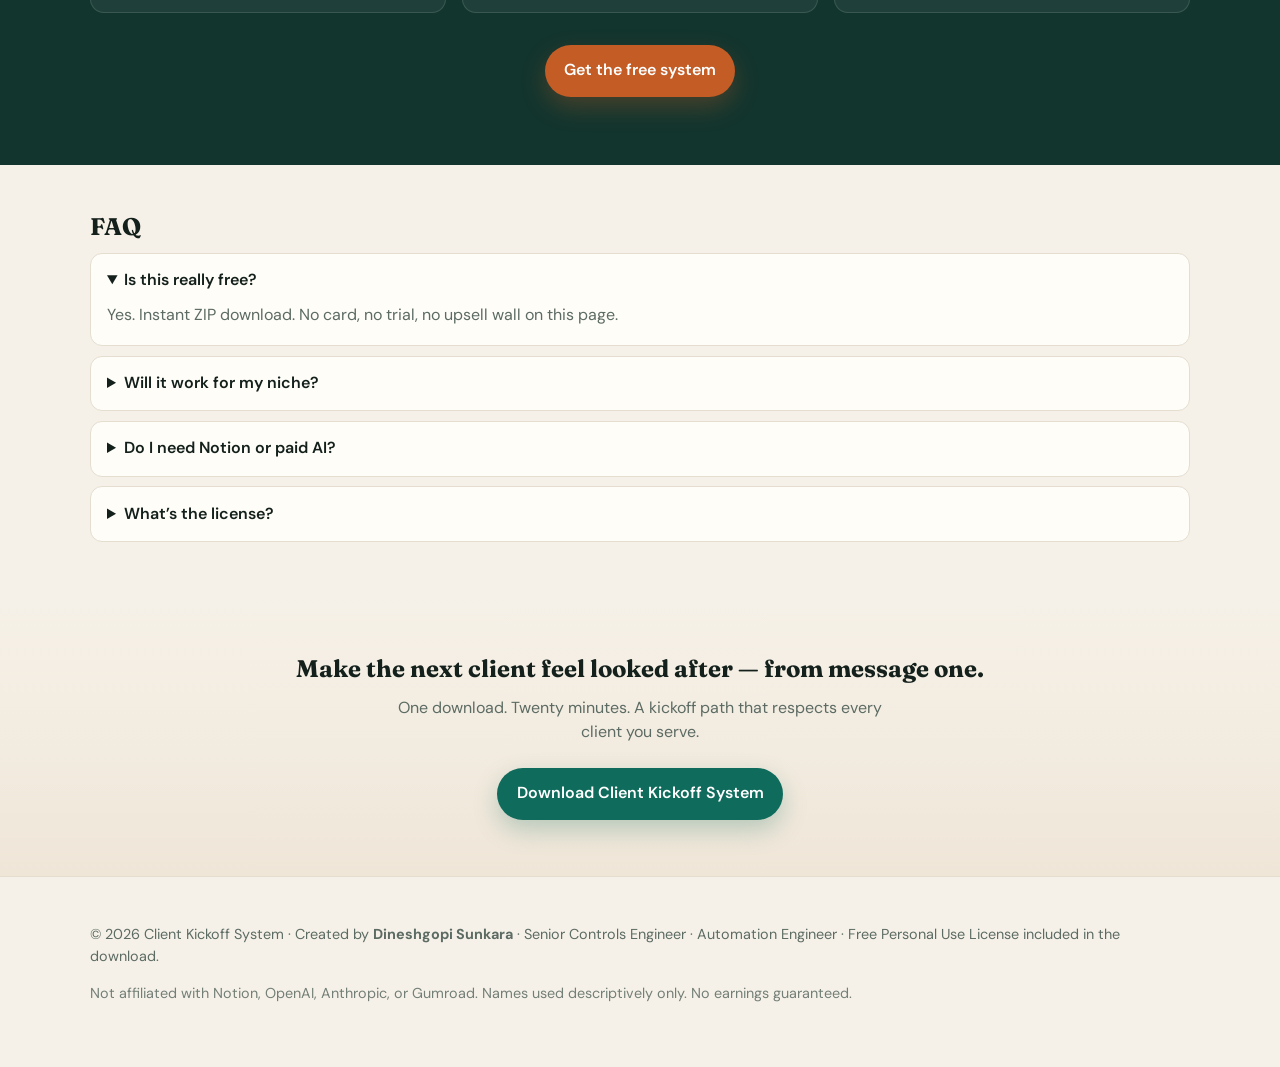
==== commit 422902bb: "Resolve merge conflict: combine SEO improvements from both branches - Keep comprehensive meta tag st" ====
--- a/index.html
+++ b/index.html
@@ -3,26 +3,26 @@
 <head>
   <meta charset="utf-8" />
   <meta name="viewport" content="width=device-width, initial-scale=1" />
-  <title>Client Kickoff System — Free for Solo Freelancers</title>
-  <meta name="description" content="Inquiry to first kickoff in 24 hours. Free Notion + AI onboarding system for solo freelancers serving writers, designers, developers, consultants, coaches — and every client in between." />
-  <meta name="keywords" content="Client Kickoff System, freelancer onboarding, client onboarding system, Notion templates, freelance business tools, client intake forms, freelancer kickoff, project kickoff templates, solo freelancer tools, client pipeline management, free freelance tools, Dinesh Gopi Sunkara" />
+  <title>Client Kickoff System — Free Client Onboarding for Solo Freelancers</title>
+  <meta name="description" content="Client Kickoff System: Inquiry to first kickoff in 24 hours. Free Notion + AI onboarding system by Dineshgopi Sunkara. For freelance writers, designers, developers, consultants, coaches — and every client in between." />
+  <meta name="keywords" content="Client Kickoff System, client kickoff, freelancer onboarding, freelance onboarding, client onboarding system, client pipeline, Notion templates, freelance business tools, freelancer tools, client intake forms, client intake, scope of work, kickoff call, freelancer kickoff, project kickoff templates, solo freelancer tools, client pipeline management, free freelance tools, Dineshgopi Sunkara" />
   <link rel="canonical" href="https://sunkara1111.github.io/client-kickoff-system-free/" />
   
   <!-- Open Graph / Facebook -->
   <meta property="og:type" content="website" />
   <meta property="og:url" content="https://sunkara1111.github.io/client-kickoff-system-free/" />
-  <meta property="og:title" content="Client Kickoff System — Free for Solo Freelancers" />
-  <meta property="og:description" content="Inquiry to first kickoff in 24 hours. Free Notion + AI onboarding system for solo freelancers. Client pipeline, intake forms, kickoff templates, and AI prompts included." />
+  <meta property="og:title" content="Client Kickoff System — Free Client Onboarding for Solo Freelancers" />
+  <meta property="og:description" content="Inquiry to first kickoff in 24 hours. Free complete client onboarding system for solo freelancers. Client pipeline, intake forms, kickoff templates, and AI prompts included." />
   <meta property="og:site_name" content="Client Kickoff System" />
   
   <!-- Twitter Card -->
   <meta name="twitter:card" content="summary_large_image" />
   <meta name="twitter:url" content="https://sunkara1111.github.io/client-kickoff-system-free/" />
-  <meta name="twitter:title" content="Client Kickoff System — Free for Solo Freelancers" />
-  <meta name="twitter:description" content="Inquiry to first kickoff in 24 hours. Free Notion + AI onboarding system for solo freelancers. Client pipeline, intake forms, kickoff templates, and AI prompts included." />
+  <meta name="twitter:title" content="Client Kickoff System — Free Client Onboarding" />
+  <meta name="twitter:description" content="Inquiry to first kickoff in 24 hours. Free Notion + AI onboarding system for solo freelancers. Client pipeline, intake forms, kickoff templates included." />
   
   <!-- Additional Meta -->
-  <meta name="author" content="Dinesh Gopi Sunkara" />
+  <meta name="author" content="Dineshgopi Sunkara" />
   <meta name="robots" content="index, follow" />
   
   <link rel="stylesheet" href="styles.css" />
@@ -47,14 +47,14 @@
     <section class="hero">
       <div class="wrap hero-grid">
         <div>
-          <p class="eyebrow">Free · Solo freelancers · Zero ads required · By Dinesh Gopi Sunkara</p>
+          <p class="eyebrow">Free · Solo freelancers · Zero ads required · By Dineshgopi Sunkara</p>
           <h1>Every client deserves a calm, clear kickoff.</h1>
           <p class="lede">Stop rewriting welcome emails, intake forms, and scope notes for every new yes. One system that works whether your client is a founder, a brand, a clinic, a creator, or a local business.</p>
           <div class="cta-row">
             <a class="btn" href="https://raw.githubusercontent.com/sunkara1111/client-kickoff-system-free/main/Client-Kickoff-System.zip">Download free ZIP</a>
             <a class="btn btn-ghost" href="https://github.com/sunkara1111/client-kickoff-system-free/blob/main/01-product-Client-Kickoff-System.md">Read the guide</a>
           </div>
-          <p class="fine">Inquiry → kickoff in 24 hours · Personal Use License · No card required<br />Founded by <strong>Dinesh Gopi Sunkara</strong></p>
+          <p class="fine">Inquiry → kickoff in 24 hours · Personal Use License · No card required<br />Created by <strong>Dineshgopi Sunkara</strong> · Senior Controls Engineer · Automation Engineer</p>
         </div>
         <aside class="hero-card" aria-label="Client spectrum">
           <h2>Built for the clients you actually serve</h2>
@@ -156,7 +156,7 @@
 
   <footer class="footer">
     <div class="wrap">
-      <p>© 2026 Client Kickoff System · Founded by <strong>Dinesh Gopi Sunkara</strong>. Free Personal Use License included in the download.</p>
+      <p>© 2026 Client Kickoff System · Created by <strong>Dineshgopi Sunkara</strong> · Senior Controls Engineer · Automation Engineer · Free Personal Use License included in the download.</p>
       <p class="muted">Not affiliated with Notion, OpenAI, Anthropic, or Gumroad. Names used descriptively only. No earnings guaranteed.</p>
     </div>
   </footer>
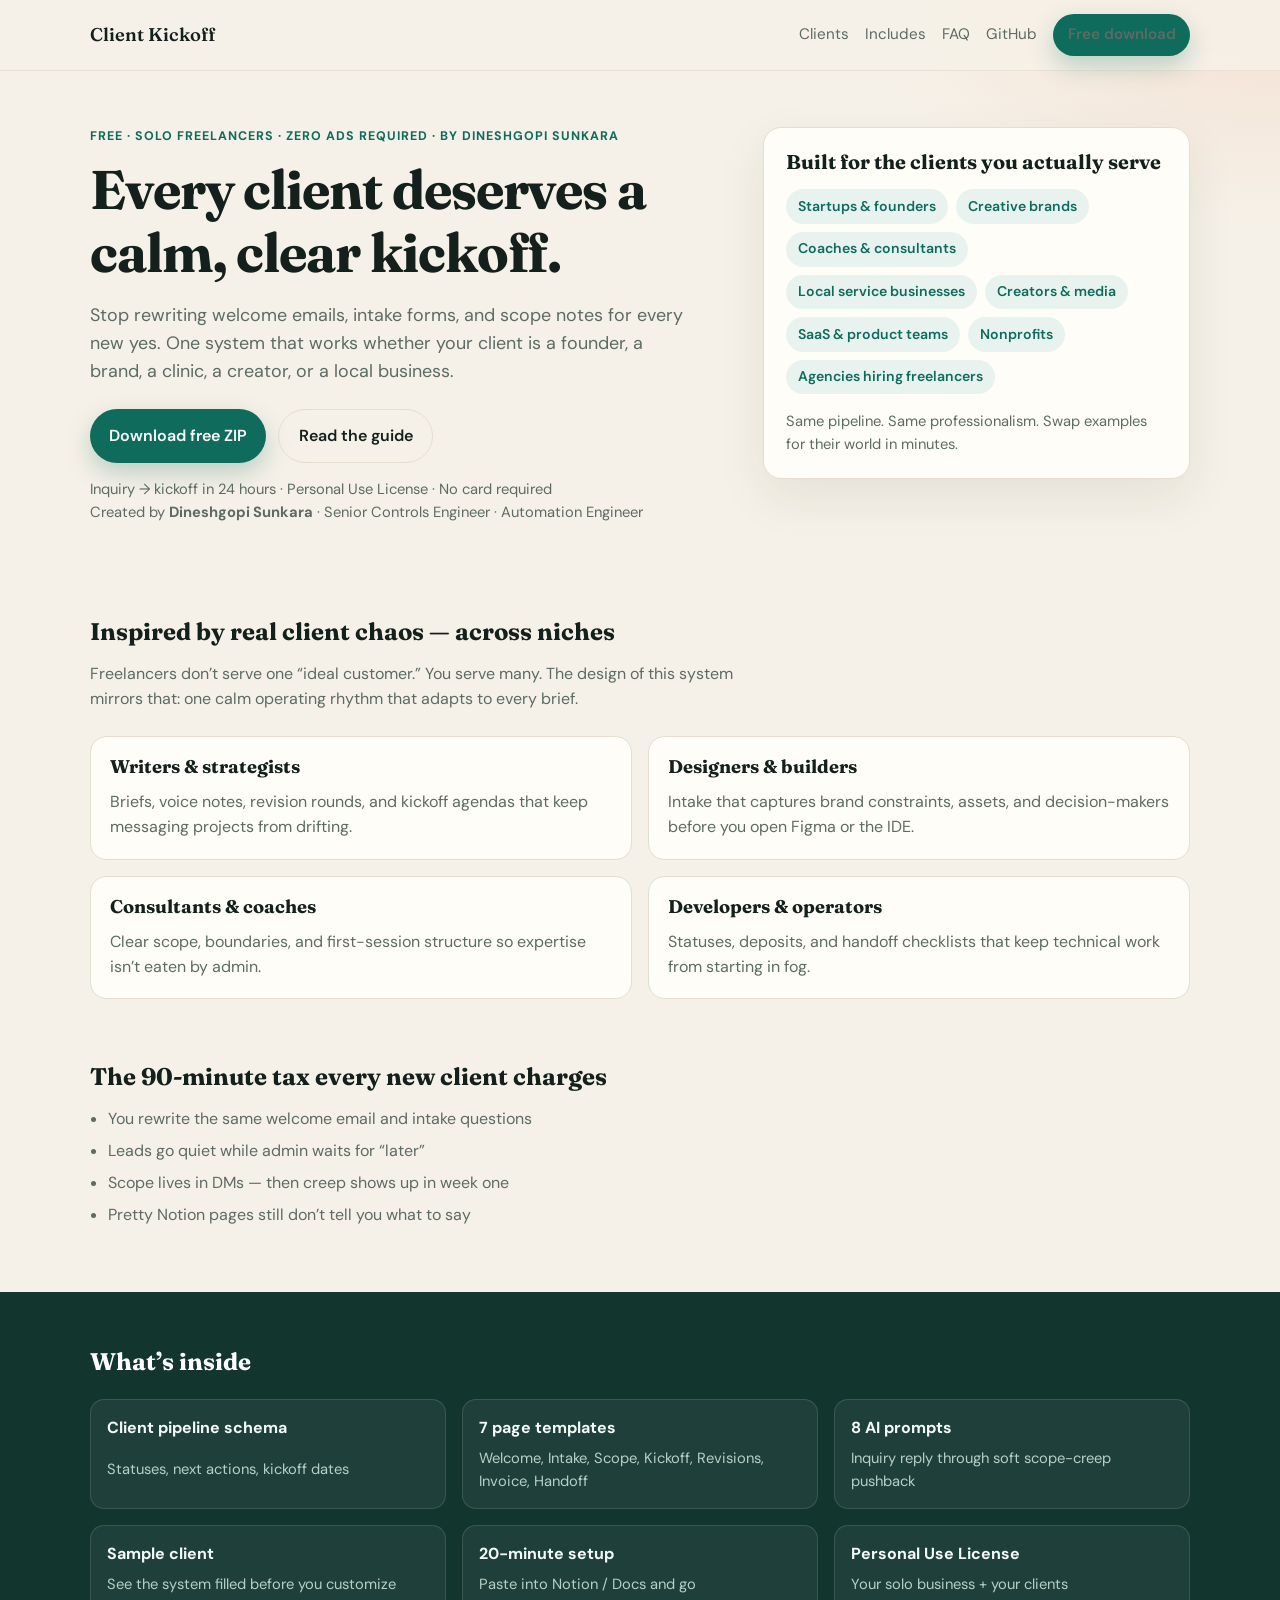
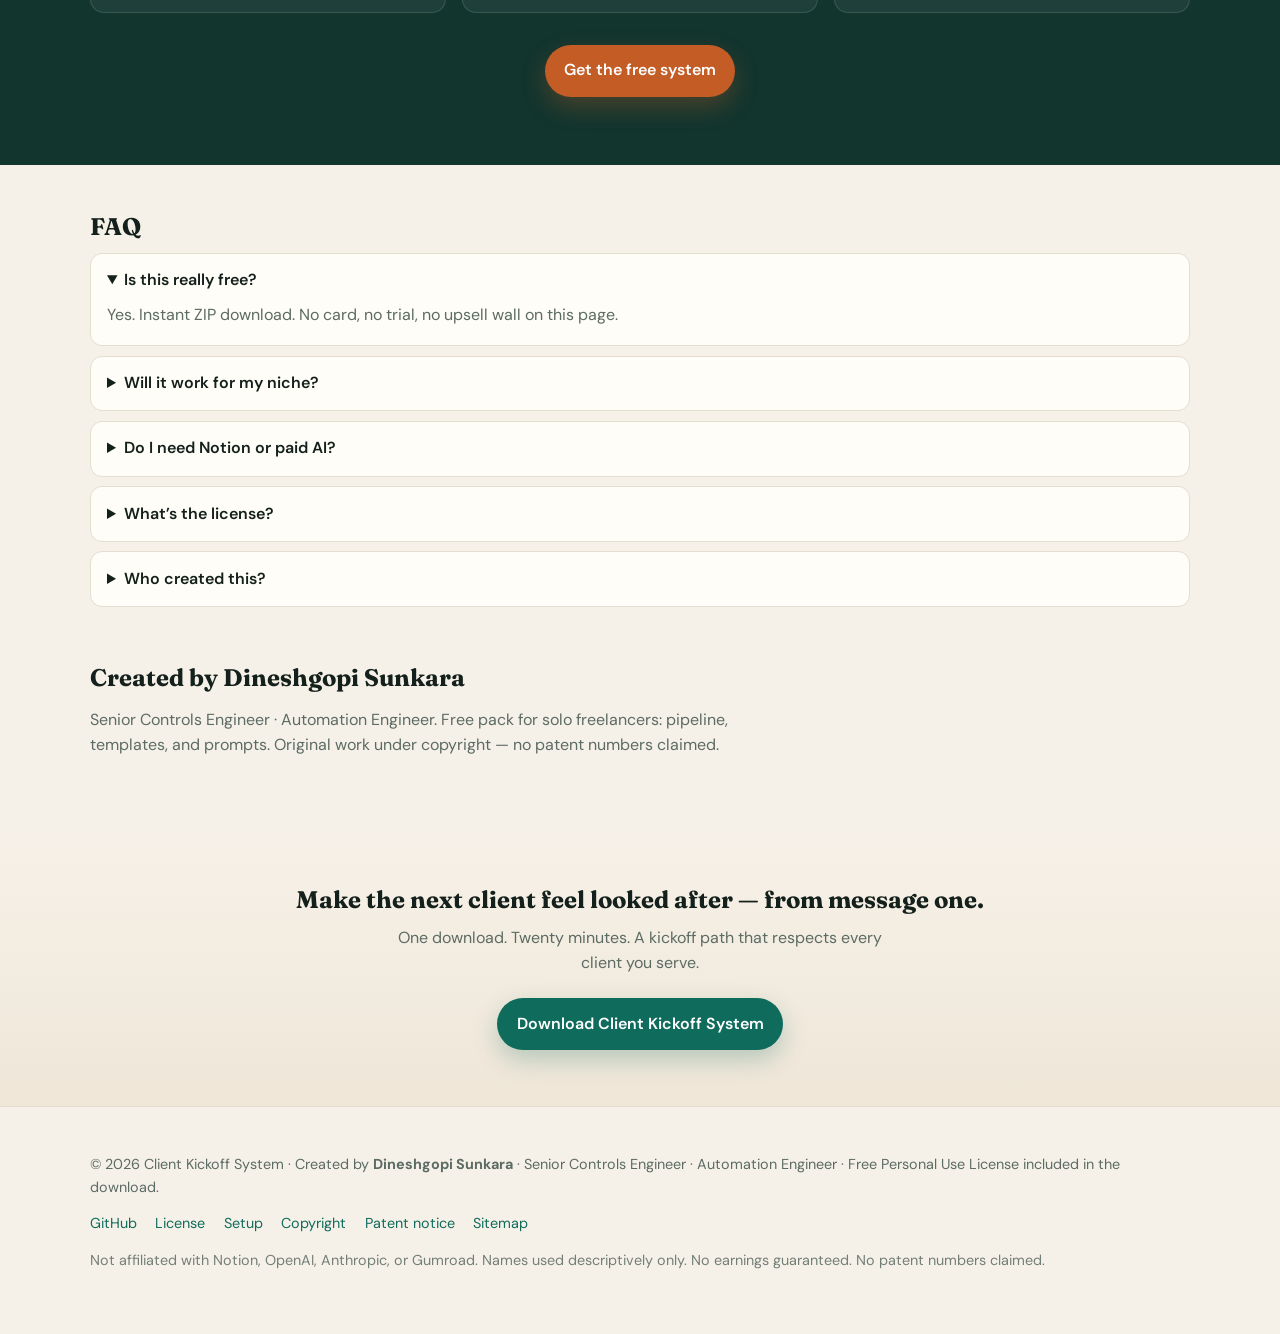
==== commit c369b0cb: "Finish leftover Pages polish for the free Client Kickoff pack Replace paid-storefront leftovers ($27" ====
--- a/index.html
+++ b/index.html
@@ -7,6 +7,8 @@
   <meta name="description" content="Client Kickoff System: Inquiry to first kickoff in 24 hours. Free Notion + AI onboarding system by Dineshgopi Sunkara. For freelance writers, designers, developers, consultants, coaches — and every client in between." />
   <meta name="keywords" content="Client Kickoff System, client kickoff, freelancer onboarding, freelance onboarding, client onboarding system, client pipeline, Notion templates, freelance business tools, freelancer tools, client intake forms, client intake, scope of work, kickoff call, freelancer kickoff, project kickoff templates, solo freelancer tools, client pipeline management, free freelance tools, Dineshgopi Sunkara" />
   <link rel="canonical" href="https://sunkara1111.github.io/client-kickoff-system-free/" />
+  <link rel="icon" href="favicon.svg" type="image/svg+xml" />
+  <meta name="theme-color" content="#0f6b5c" />
   
   <!-- Open Graph / Facebook -->
   <meta property="og:type" content="website" />
@@ -14,21 +16,64 @@
   <meta property="og:title" content="Client Kickoff System — Free Client Onboarding for Solo Freelancers" />
   <meta property="og:description" content="Inquiry to first kickoff in 24 hours. Free complete client onboarding system for solo freelancers. Client pipeline, intake forms, kickoff templates, and AI prompts included." />
   <meta property="og:site_name" content="Client Kickoff System" />
+  <meta property="og:image" content="https://sunkara1111.github.io/client-kickoff-system-free/og-image.png" />
+  <meta property="og:image:alt" content="Client Kickoff System — free client onboarding for solo freelancers, created by Dineshgopi Sunkara" />
+  <meta property="og:locale" content="en_US" />
   
   <!-- Twitter Card -->
   <meta name="twitter:card" content="summary_large_image" />
   <meta name="twitter:url" content="https://sunkara1111.github.io/client-kickoff-system-free/" />
   <meta name="twitter:title" content="Client Kickoff System — Free Client Onboarding" />
   <meta name="twitter:description" content="Inquiry to first kickoff in 24 hours. Free Notion + AI onboarding system for solo freelancers. Client pipeline, intake forms, kickoff templates included." />
+  <meta name="twitter:image" content="https://sunkara1111.github.io/client-kickoff-system-free/og-image.png" />
+  <meta name="twitter:image:alt" content="Client Kickoff System — free client onboarding for solo freelancers, created by Dineshgopi Sunkara" />
   
   <!-- Additional Meta -->
   <meta name="author" content="Dineshgopi Sunkara" />
   <meta name="robots" content="index, follow" />
+  <meta name="googlebot" content="index, follow" />
   
   <link rel="stylesheet" href="styles.css" />
   <link rel="preconnect" href="https://fonts.googleapis.com" />
   <link rel="preconnect" href="https://fonts.gstatic.com" crossorigin />
   <link href="https://fonts.googleapis.com/css2?family=DM+Sans:ital,opsz,wght@0,9..40,400;0,9..40,500;0,9..40,600;0,9..40,700;1,9..40,400&family=Fraunces:opsz,wght@9..144,500;9..144,600;9..144,700&display=swap" rel="stylesheet" />
+  <script type="application/ld+json">
+  {
+    "@context": "https://schema.org",
+    "@graph": [
+      {
+        "@type": "WebSite",
+        "name": "Client Kickoff System",
+        "url": "https://sunkara1111.github.io/client-kickoff-system-free/",
+        "description": "Free client onboarding system for solo freelancers. Inquiry to first kickoff in 24 hours.",
+        "inLanguage": "en",
+        "author": { "@id": "https://github.com/sunkara1111#person" }
+      },
+      {
+        "@type": "SoftwareApplication",
+        "name": "Client Kickoff System",
+        "applicationCategory": "BusinessApplication",
+        "operatingSystem": "Any",
+        "url": "https://sunkara1111.github.io/client-kickoff-system-free/",
+        "downloadUrl": "https://sunkara1111.github.io/client-kickoff-system-free/Client-Kickoff-System.zip",
+        "description": "Free Notion + AI client onboarding system for solo freelancers: pipeline, intake forms, kickoff templates, and prompts.",
+        "author": { "@id": "https://github.com/sunkara1111#person" },
+        "offers": {
+          "@type": "Offer",
+          "price": "0",
+          "priceCurrency": "USD"
+        }
+      },
+      {
+        "@type": "Person",
+        "@id": "https://github.com/sunkara1111#person",
+        "name": "Dineshgopi Sunkara",
+        "jobTitle": "Senior Controls Engineer · Automation Engineer",
+        "url": "https://github.com/sunkara1111"
+      }
+    ]
+  }
+  </script>
 </head>
 <body>
   <header class="nav">
@@ -38,7 +83,8 @@
         <a href="#clients">Clients</a>
         <a href="#includes">Includes</a>
         <a href="#faq">FAQ</a>
-        <a class="btn btn-small" href="https://raw.githubusercontent.com/sunkara1111/client-kickoff-system-free/main/Client-Kickoff-System.zip">Free download</a>
+        <a href="https://github.com/sunkara1111/client-kickoff-system-free">GitHub</a>
+        <a class="btn btn-small" href="Client-Kickoff-System.zip">Free download</a>
       </nav>
     </div>
   </header>
@@ -51,7 +97,7 @@
           <h1>Every client deserves a calm, clear kickoff.</h1>
           <p class="lede">Stop rewriting welcome emails, intake forms, and scope notes for every new yes. One system that works whether your client is a founder, a brand, a clinic, a creator, or a local business.</p>
           <div class="cta-row">
-            <a class="btn" href="https://raw.githubusercontent.com/sunkara1111/client-kickoff-system-free/main/Client-Kickoff-System.zip">Download free ZIP</a>
+            <a class="btn" href="Client-Kickoff-System.zip">Download free ZIP</a>
             <a class="btn btn-ghost" href="https://github.com/sunkara1111/client-kickoff-system-free/blob/main/01-product-Client-Kickoff-System.md">Read the guide</a>
           </div>
           <p class="fine">Inquiry → kickoff in 24 hours · Personal Use License · No card required<br />Created by <strong>Dineshgopi Sunkara</strong> · Senior Controls Engineer · Automation Engineer</p>
@@ -120,7 +166,7 @@
           <div><strong>Personal Use License</strong><span>Your solo business + your clients</span></div>
         </div>
         <div class="cta-row center">
-          <a class="btn" href="https://raw.githubusercontent.com/sunkara1111/client-kickoff-system-free/main/Client-Kickoff-System.zip">Get the free system</a>
+          <a class="btn" href="Client-Kickoff-System.zip">Get the free system</a>
         </div>
       </div>
     </section>
@@ -141,15 +187,24 @@
       </details>
       <details>
         <summary>What’s the license?</summary>
-        <p>Personal Use License for your own freelance/solo business and work with your clients. Don’t resell or redistribute the raw product files.</p>
-      </details>
+        <p>Personal Use License for your own freelance/solo business and work with your clients. Don’t resell or redistribute the raw product files. Full terms are in <a href="LICENSE-Personal-Use.txt">LICENSE-Personal-Use.txt</a>.</p>
+      </details>
+      <details>
+        <summary>Who created this?</summary>
+        <p>Dineshgopi Sunkara — Senior Controls Engineer · Automation Engineer. The system is original work under copyright. No patent numbers are claimed. Source: <a href="https://github.com/sunkara1111/client-kickoff-system-free">github.com/sunkara1111/client-kickoff-system-free</a>.</p>
+      </details>
+    </section>
+
+    <section class="creator wrap" id="creator">
+      <h2>Created by Dineshgopi Sunkara</h2>
+      <p class="section-lede">Senior Controls Engineer · Automation Engineer. Free pack for solo freelancers: pipeline, templates, and prompts. Original work under copyright — no patent numbers claimed.</p>
     </section>
 
     <section class="final">
       <div class="wrap">
         <h2>Make the next client feel looked after — from message one.</h2>
         <p>One download. Twenty minutes. A kickoff path that respects every client you serve.</p>
-        <a class="btn" href="https://raw.githubusercontent.com/sunkara1111/client-kickoff-system-free/main/Client-Kickoff-System.zip">Download Client Kickoff System</a>
+        <a class="btn" href="Client-Kickoff-System.zip">Download Client Kickoff System</a>
       </div>
     </section>
   </main>
@@ -157,7 +212,15 @@
   <footer class="footer">
     <div class="wrap">
       <p>© 2026 Client Kickoff System · Created by <strong>Dineshgopi Sunkara</strong> · Senior Controls Engineer · Automation Engineer · Free Personal Use License included in the download.</p>
-      <p class="muted">Not affiliated with Notion, OpenAI, Anthropic, or Gumroad. Names used descriptively only. No earnings guaranteed.</p>
+      <p class="footer-links">
+        <a href="https://github.com/sunkara1111/client-kickoff-system-free">GitHub</a>
+        <a href="LICENSE-Personal-Use.txt">License</a>
+        <a href="docs/SETUP.md">Setup</a>
+        <a href="COPYRIGHT.md">Copyright</a>
+        <a href="PATENT_NOTICE.md">Patent notice</a>
+        <a href="sitemap.xml">Sitemap</a>
+      </p>
+      <p class="muted">Not affiliated with Notion, OpenAI, Anthropic, or Gumroad. Names used descriptively only. No earnings guaranteed. No patent numbers claimed.</p>
     </div>
   </footer>
 </body>
--- a/styles.css
+++ b/styles.css
@@ -101,6 +101,10 @@
 }
 .final p { color: var(--muted); max-width: 32rem; margin: 0 auto 1.4rem; }
 .footer { padding: 2rem 0 3rem; border-top: 1px solid var(--line); color: var(--muted); font-size: 0.9rem; }
+.footer a { color: var(--accent); text-decoration: none; }
+.footer a:hover { text-decoration: underline; }
+.footer-links { display: flex; flex-wrap: wrap; gap: 0.75rem 1.15rem; }
+.creator { padding: 0 0 3rem; }
 .muted { opacity: 0.85; }
 @media (max-width: 860px) {
   .hero-grid, .cards, .includes-grid { grid-template-columns: 1fr; }
